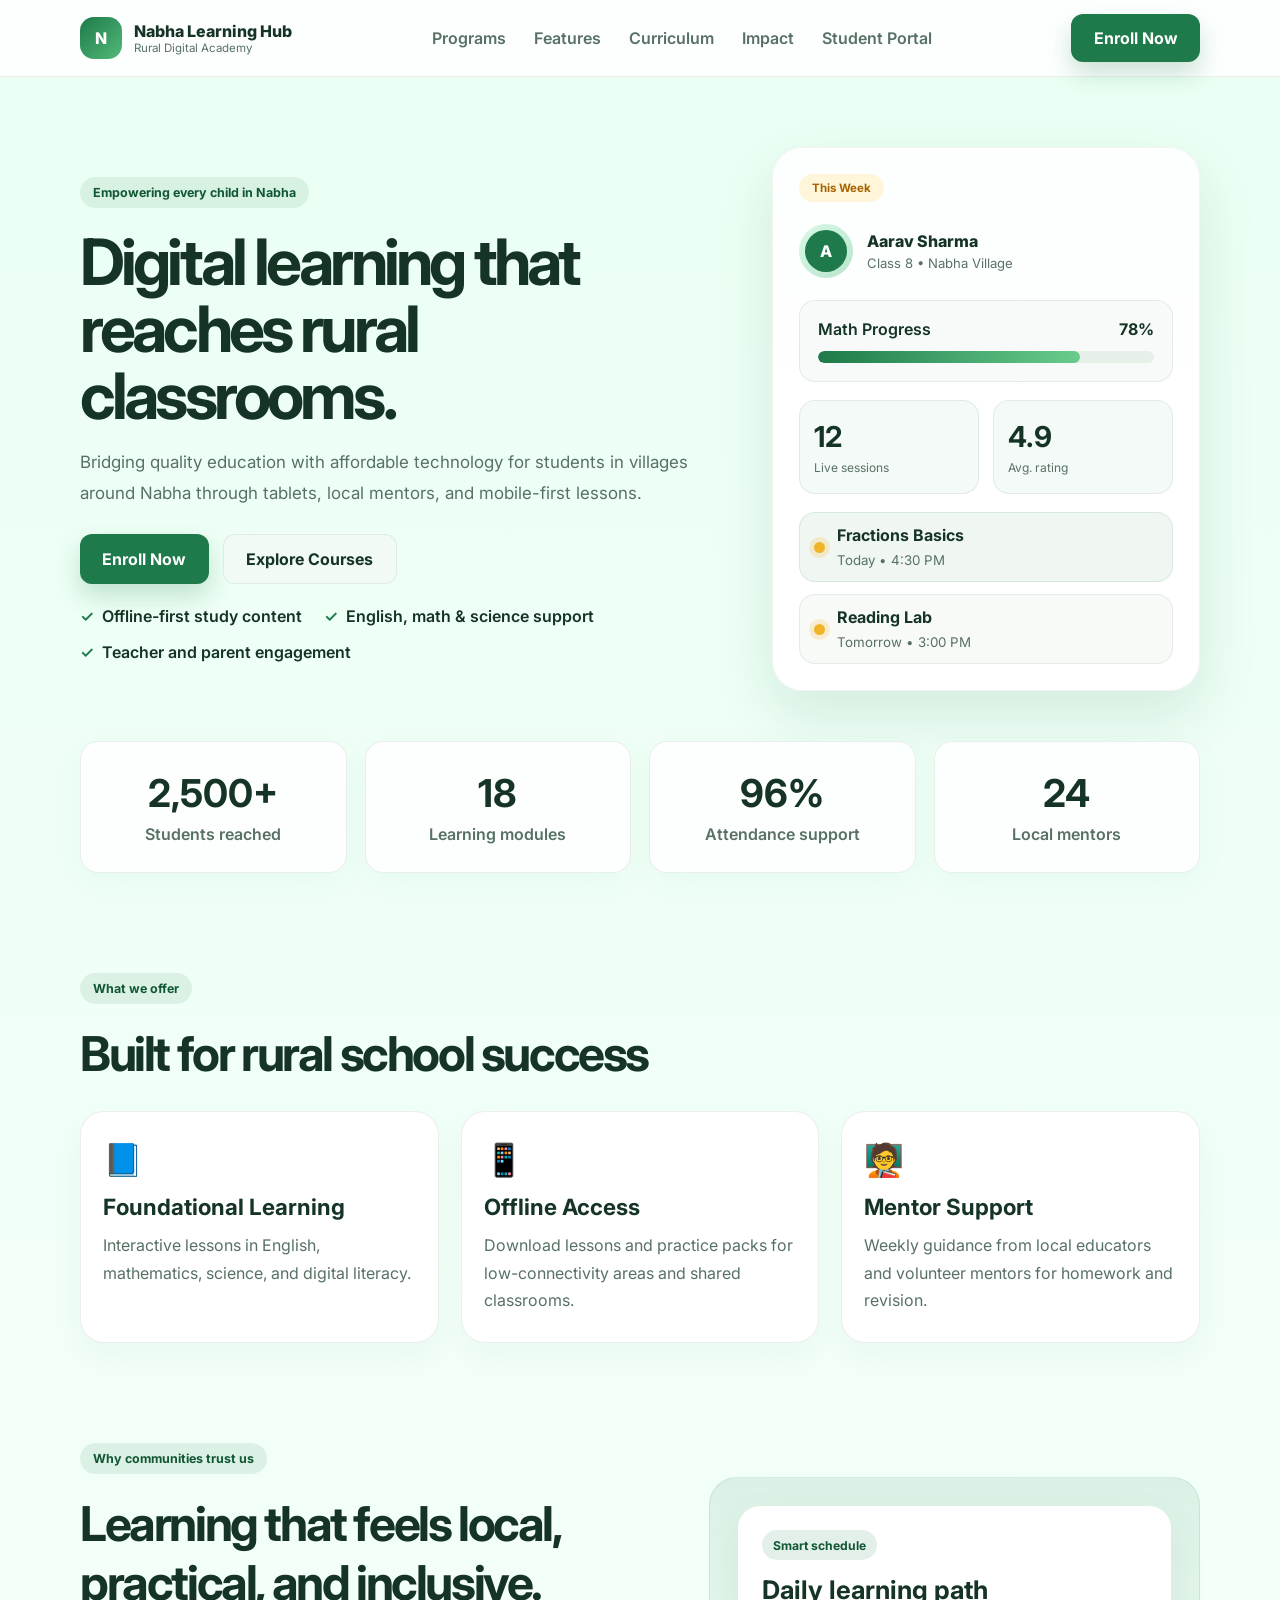
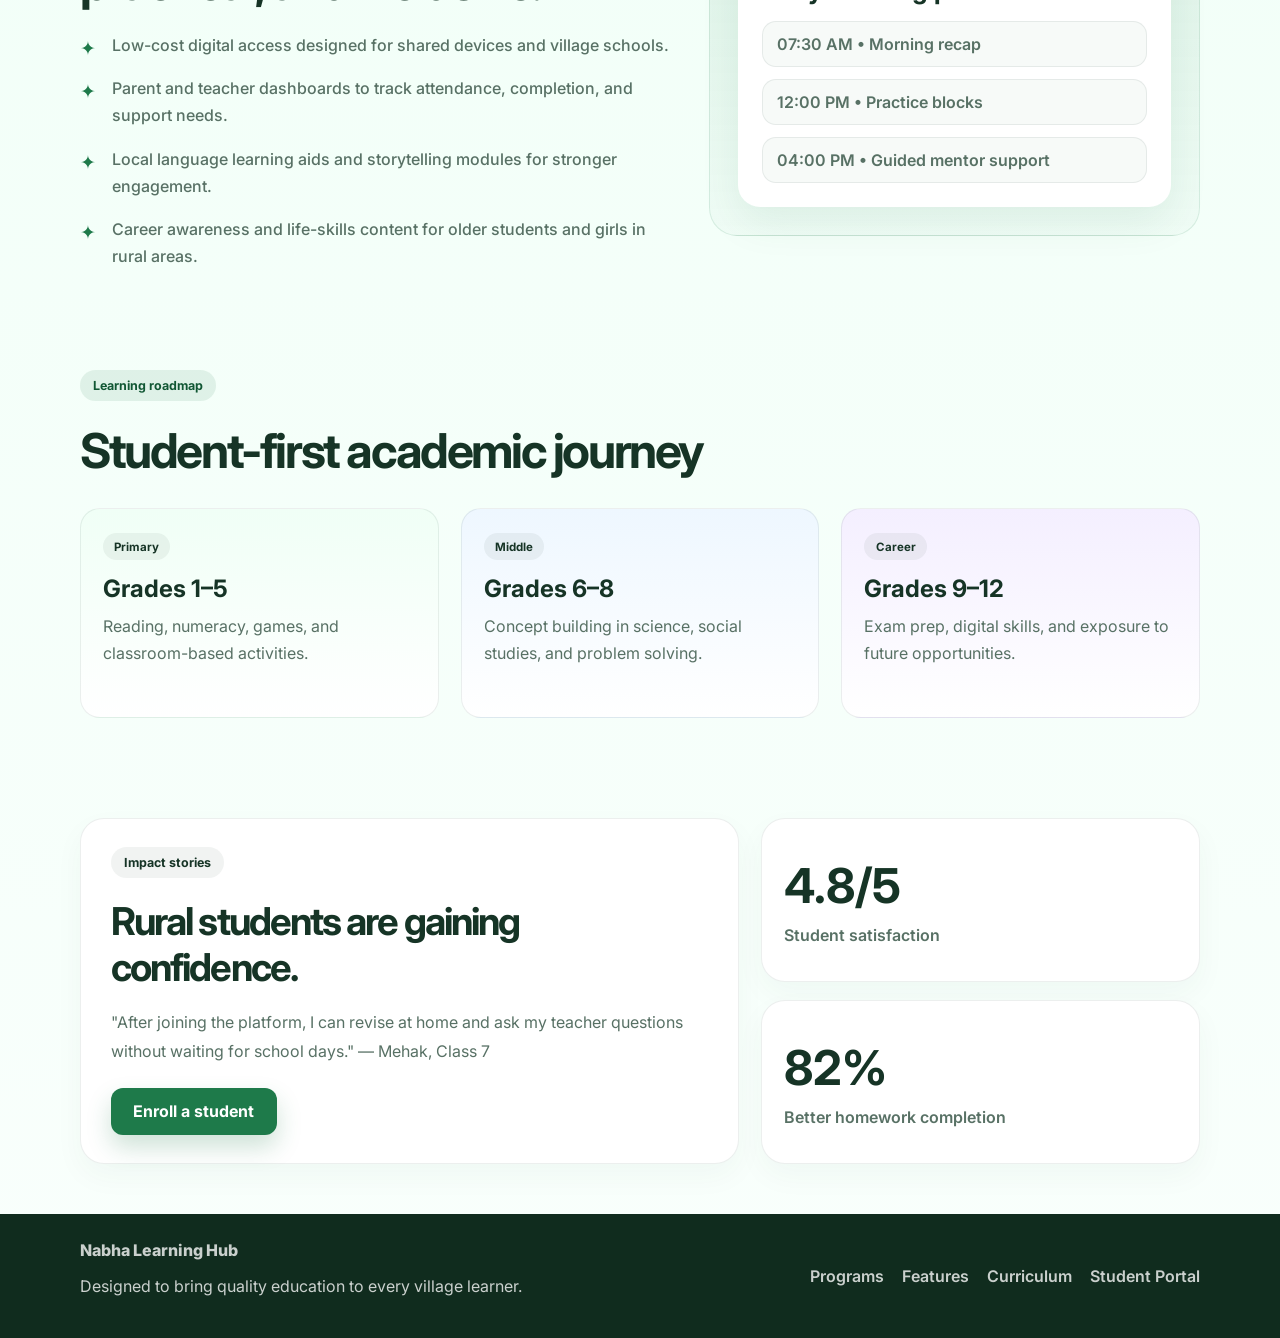
==== university_portal/index.html @ ab2b4826 "Add Nabha Learning Hub static site and student portal" ====
<!DOCTYPE html>
<html lang="en">
  <head>
    <meta charset="UTF-8" />
    <meta name="viewport" content="width=device-width, initial-scale=1.0" />
    <title>Nabha Rural Learning Hub</title>
    <meta
      name="description"
      content="Digital learning platform for rural school students in Nabha, Punjab. Access quality lessons, offline study packs, and mentoring support."
    />
    <link rel="preconnect" href="https://fonts.googleapis.com" />
    <link rel="preconnect" href="https://fonts.gstatic.com" crossorigin />
    <link
      href="https://fonts.googleapis.com/css2?family=Inter:wght@400;500;600;700;800&display=swap"
      rel="stylesheet"
    />
    <link rel="stylesheet" href="styles.css?v=5" />
  </head>
  <body>
    <header class="site-header">
      <div class="container nav-wrap">
        <div class="brand-box">
          <div class="brand-icon">N</div>
          <div>
            <div class="brand-name">Nabha Learning Hub</div>
            <div class="brand-tag">Rural Digital Academy</div>
          </div>
        </div>
        <nav class="main-nav" aria-label="Main navigation">
          <a href="#programs">Programs</a>
          <a href="#features">Features</a>
          <a href="#curriculum">Curriculum</a>
          <a href="#impact">Impact</a>
          <a href="../web/index.html">Student Portal</a>
        </nav>
        <button class="nav-cta enroll-trigger" type="button">Enroll Now</button>
      </div>
    </header>

    <main>
      <section class="hero">
        <div class="container hero-grid">
          <div class="hero-copy">
            <span class="eyebrow">Empowering every child in Nabha</span>
            <h1>Digital learning that reaches rural classrooms.</h1>
            <p>
              Bridging quality education with affordable technology for students in
              villages around Nabha through tablets, local mentors, and mobile-first
              lessons.
            </p>
            <div class="hero-actions">
              <button class="primary-btn enroll-trigger" type="button">Enroll Now</button>
              <button class="secondary-btn" type="button" data-scroll-to="#curriculum">
                Explore Courses
              </button>
            </div>
            <ul class="hero-points">
              <li>Offline-first study content</li>
              <li>English, math & science support</li>
              <li>Teacher and parent engagement</li>
            </ul>
          </div>

          <div class="hero-card">
            <div class="card-badge">This Week</div>
            <div class="student-panel">
              <div class="avatar-ring">
                <div class="avatar">A</div>
              </div>
              <div>
                <div class="student-name">Aarav Sharma</div>
                <div class="student-meta">Class 8 • Nabha Village</div>
              </div>
            </div>
            <div class="progress-box">
              <div class="progress-row">
                <span>Math Progress</span>
                <strong>78%</strong>
              </div>
              <div class="progress-bar">
                <span style="width: 78%"></span>
              </div>
            </div>
            <div class="mini-grid">
              <div class="mini-stat">
                <strong>12</strong>
                <span>Live sessions</span>
              </div>
              <div class="mini-stat">
                <strong>4.9</strong>
                <span>Avg. rating</span>
              </div>
            </div>
            <div class="lesson-list">
              <div class="lesson-item active">
                <span class="dot"></span>
                <div>
                  <strong>Fractions Basics</strong>
                  <small>Today • 4:30 PM</small>
                </div>
              </div>
              <div class="lesson-item">
                <span class="dot"></span>
                <div>
                  <strong>Reading Lab</strong>
                  <small>Tomorrow • 3:00 PM</small>
                </div>
              </div>
            </div>
          </div>
        </div>
      </section>

      <section class="stats">
        <div class="container stat-grid">
          <div class="stat-item">
            <strong>2,500+</strong>
            <span>Students reached</span>
          </div>
          <div class="stat-item">
            <strong>18</strong>
            <span>Learning modules</span>
          </div>
          <div class="stat-item">
            <strong>96%</strong>
            <span>Attendance support</span>
          </div>
          <div class="stat-item">
            <strong>24</strong>
            <span>Local mentors</span>
          </div>
        </div>
      </section>

      <section class="programs" id="programs">
        <div class="container">
          <div class="section-heading">
            <span class="eyebrow">What we offer</span>
            <h2>Built for rural school success</h2>
          </div>

          <div class="card-grid">
            <article class="info-card">
              <div class="card-icon">📘</div>
              <h3>Foundational Learning</h3>
              <p>Interactive lessons in English, mathematics, science, and digital literacy.</p>
            </article>
            <article class="info-card">
              <div class="card-icon">📱</div>
              <h3>Offline Access</h3>
              <p>Download lessons and practice packs for low-connectivity areas and shared classrooms.</p>
            </article>
            <article class="info-card">
              <div class="card-icon">🧑‍🏫</div>
              <h3>Mentor Support</h3>
              <p>Weekly guidance from local educators and volunteer mentors for homework and revision.</p>
            </article>
          </div>
        </div>
      </section>

      <section class="features" id="features">
        <div class="container two-col">
          <div>
            <span class="eyebrow">Why communities trust us</span>
            <h2>Learning that feels local, practical, and inclusive.</h2>
            <ul class="check-list">
              <li>Low-cost digital access designed for shared devices and village schools.</li>
              <li>Parent and teacher dashboards to track attendance, completion, and support needs.</li>
              <li>Local language learning aids and storytelling modules for stronger engagement.</li>
              <li>Career awareness and life-skills content for older students and girls in rural areas.</li>
            </ul>
          </div>

          <div class="feature-panel">
            <div class="feature-box">
              <span class="mini-label">Smart schedule</span>
              <h3>Daily learning path</h3>
              <div class="timeline">
                <div>07:30 AM • Morning recap</div>
                <div>12:00 PM • Practice blocks</div>
                <div>04:00 PM • Guided mentor support</div>
              </div>
            </div>
          </div>
        </div>
      </section>

      <section class="curriculum" id="curriculum">
        <div class="container">
          <div class="section-heading">
            <span class="eyebrow">Learning roadmap</span>
            <h2>Student-first academic journey</h2>
          </div>

          <div class="curriculum-grid">
            <div class="curriculum-card accent-green">
              <span class="tag">Primary</span>
              <h3>Grades 1–5</h3>
              <p>Reading, numeracy, games, and classroom-based activities.</p>
            </div>
            <div class="curriculum-card accent-blue">
              <span class="tag">Middle</span>
              <h3>Grades 6–8</h3>
              <p>Concept building in science, social studies, and problem solving.</p>
            </div>
            <div class="curriculum-card accent-purple">
              <span class="tag">Career</span>
              <h3>Grades 9–12</h3>
              <p>Exam prep, digital skills, and exposure to future opportunities.</p>
            </div>
          </div>
        </div>
      </section>

      <section class="impact" id="impact">
        <div class="container impact-grid">
          <div class="impact-card">
            <span class="eyebrow dark">Impact stories</span>
            <h2>Rural students are gaining confidence.</h2>
            <p>
              "After joining the platform, I can revise at home and ask my teacher questions
              without waiting for school days." — Mehak, Class 7
            </p>
            <button class="primary-btn enroll-trigger" type="button">Enroll a student</button>
          </div>

          <div class="impact-stats">
            <div>
              <strong>4.8/5</strong>
              <span>Student satisfaction</span>
            </div>
            <div>
              <strong>82%</strong>
              <span>Better homework completion</span>
            </div>
          </div>
        </div>
      </section>
    </main>

    <footer class="site-footer">
      <div class="container footer-wrap">
        <div>
          <div class="brand-name">Nabha Learning Hub</div>
          <p>Designed to bring quality education to every village learner.</p>
        </div>
        <div class="footer-links">
          <a href="#programs">Programs</a>
          <a href="#features">Features</a>
          <a href="#curriculum">Curriculum</a>
          <a href="../web/index.html">Student Portal</a>
        </div>
      </div>
    </footer>

    <dialog class="enroll-modal" id="enrollModal" aria-labelledby="enrollTitle">
      <form class="modal-shell" id="enrollForm" novalidate>
        <button class="modal-close" type="button" data-close-modal aria-label="Close enrollment">
          &times;
        </button>

        <div class="modal-head">
          <span class="eyebrow">Student enrollment</span>
          <h2 id="enrollTitle">Register a student</h2>
          <p class="modal-sub">
            Two short steps. A local mentor calls to confirm the offline study pack and a
            tablet slot.
          </p>
        </div>

        <ol class="step-list">
          <li class="step-item is-active" data-step-dot="1"><span>1</span>Student details</li>
          <li class="step-item" data-step-dot="2"><span>2</span>Learning plan</li>
          <li class="step-item" data-step-dot="3"><span>3</span>Confirmed</li>
        </ol>

        <section class="step-panel is-active" data-step-panel="1">
          <div class="field">
            <label for="fullName">Student full name</label>
            <input
              id="fullName"
              name="fullName"
              type="text"
              autocomplete="name"
              placeholder="e.g. Aarav Sharma"
            />
            <p class="field-error" data-error="fullName"></p>
          </div>

          <div class="field-row">
            <div class="field">
              <label for="grade">Current class</label>
              <select id="grade" name="grade">
                <option value="">Select class</option>
                <option value="1">Class 1</option>
                <option value="2">Class 2</option>
                <option value="3">Class 3</option>
                <option value="4">Class 4</option>
                <option value="5">Class 5</option>
                <option value="6">Class 6</option>
                <option value="7">Class 7</option>
                <option value="8">Class 8</option>
                <option value="9">Class 9</option>
                <option value="10">Class 10</option>
                <option value="11">Class 11</option>
                <option value="12">Class 12</option>
              </select>
              <p class="field-error" data-error="grade"></p>
            </div>

            <div class="field">
              <label for="village">Village / town</label>
              <input id="village" name="village" type="text" placeholder="e.g. Nabha Kalan" />
              <p class="field-error" data-error="village"></p>
            </div>
          </div>

          <div class="field-row">
            <div class="field">
              <label for="mobile">Student mobile number</label>
              <input
                id="mobile"
                name="mobile"
                type="tel"
                inputmode="numeric"
                maxlength="10"
                placeholder="10-digit number"
              />
              <p class="field-error" data-error="mobile"></p>
            </div>

            <div class="field">
              <label for="guardian">Parent / guardian name</label>
              <input
                id="guardian"
                name="guardian"
                type="text"
                placeholder="e.g. Ramesh Sharma"
              />
              <p class="field-error" data-error="guardian"></p>
            </div>
          </div>
        </section>

        <section class="step-panel" data-step-panel="2">
          <fieldset class="field">
            <legend>Learning track</legend>
            <div class="track-grid">
              <label class="track-card">
                <input type="radio" name="track" value="primary" />
                <strong>Primary</strong>
                <span>Grades 1-5 · reading and numeracy</span>
              </label>
              <label class="track-card">
                <input type="radio" name="track" value="middle" />
                <strong>Middle</strong>
                <span>Grades 6-8 · science and problem solving</span>
              </label>
              <label class="track-card">
                <input type="radio" name="track" value="career" />
                <strong>Career</strong>
                <span>Grades 9-12 · exam prep and digital skills</span>
              </label>
            </div>
            <p class="field-error" data-error="track"></p>
          </fieldset>

          <div class="field-row">
            <div class="field">
              <label for="device">Device access</label>
              <select id="device" name="device">
                <option value="">Select option</option>
                <option>Own tablet</option>
                <option>Shared village tablet</option>
                <option>School computer</option>
                <option>Need to borrow a device</option>
              </select>
              <p class="field-error" data-error="device"></p>
            </div>

            <div class="field">
              <label for="language">Preferred language</label>
              <select id="language" name="language">
                <option value="">Select language</option>
                <option>Punjabi</option>
                <option>Hindi</option>
                <option>English</option>
                <option>Punjabi + Hindi</option>
              </select>
              <p class="field-error" data-error="language"></p>
            </div>
          </div>

          <div class="field">
            <label for="slot">Preferred mentor session</label>
            <select id="slot" name="slot">
              <option>Morning (7:30 - 10:00)</option>
              <option>Afternoon (12:00 - 3:00)</option>
              <option>Evening (4:00 - 7:00)</option>
            </select>
          </div>

          <label class="consent">
            <input type="checkbox" name="consent" />
            <span>Parent or guardian has consented to the student joining the programme.</span>
          </label>
          <p class="field-error" data-error="consent"></p>
        </section>

        <section class="step-panel" data-step-panel="3">
          <div class="done">
            <div class="done-mark">&#10003;</div>
            <h3>Enrollment recorded</h3>
            <p class="done-line" id="doneLine"></p>
            <div class="done-meta" id="doneMeta"></div>
            <p class="done-note">
              Keep the application ID. Offline study packs are handed out at the village
              mentor centre, and a confirmation call goes out within two working days.
            </p>
          </div>
        </section>

        <div class="modal-actions">
          <button class="secondary-btn" type="button" id="enrollCancel" data-close-modal>
            Cancel
          </button>
          <button class="secondary-btn" type="button" id="enrollBack" hidden>Back</button>
          <button class="primary-btn" type="button" id="enrollNext">Continue</button>
          <button class="primary-btn" type="button" id="enrollSubmit" hidden>
            Submit enrollment
          </button>
          <button class="secondary-btn" type="button" id="enrollAgain" hidden>
            Register another
          </button>
        </div>
      </form>
    </dialog>

    <script src="script.js?v=5"></script>
  </body>
</html>
---- university_portal/styles.css ----
:root {
  --bg: #f4fbf7;
  --surface: #ffffff;
  --primary: #1e7a4a;
  --primary-dark: #115734;
  --accent: #f0b429;
  --ink: #163426;
  --muted: #587165;
  --border: rgba(22, 52, 38, 0.08);
  --shadow: 0 24px 60px rgba(17, 87, 52, 0.12);
}

* {
  box-sizing: border-box;
}

html {
  scroll-behavior: smooth;
}

body {
  margin: 0;
  font-family: "Inter", sans-serif;
  background: linear-gradient(180deg, #ebfff4 0%, #f9fffc 100%);
  color: var(--ink);
}

a {
  text-decoration: none;
  color: inherit;
}

button {
  font: inherit;
  border: none;
  cursor: pointer;
}

.container {
  width: min(1120px, calc(100% - 32px));
  margin: 0 auto;
}

.site-header {
  position: sticky;
  top: 0;
  background: rgba(255, 255, 255, 0.85);
  backdrop-filter: blur(10px);
  border-bottom: 1px solid var(--border);
  z-index: 20;
}

.nav-wrap {
  display: flex;
  align-items: center;
  justify-content: space-between;
  min-height: 76px;
  gap: 24px;
}

.brand-box {
  display: flex;
  align-items: center;
  gap: 12px;
}

.brand-icon {
  width: 42px;
  height: 42px;
  border-radius: 14px;
  background: linear-gradient(135deg, var(--primary), #53b978);
  display: grid;
  place-items: center;
  color: white;
  font-weight: 800;
}

.brand-name {
  font-weight: 800;
}

.brand-tag {
  font-size: 0.72rem;
  color: var(--muted);
}

.main-nav {
  display: flex;
  align-items: center;
  gap: 28px;
  color: var(--muted);
  font-weight: 600;
}

.nav-cta,
.primary-btn {
  background: var(--primary);
  color: #fff;
  border-radius: 12px;
  padding: 0.85rem 1.4rem;
  font-weight: 700;
  box-shadow: 0 12px 25px rgba(30, 122, 74, 0.22);
}

.secondary-btn {
  background: #f2faf5;
  color: var(--ink);
  border: 1px solid rgba(22, 52, 38, 0.08);
  border-radius: 12px;
  padding: 0.85rem 1.4rem;
  font-weight: 700;
}

.hero {
  padding: 70px 0 40px;
}

.hero-grid {
  display: grid;
  grid-template-columns: 1.2fr 0.8fr;
  gap: 50px;
  align-items: center;
}

.eyebrow {
  display: inline-flex;
  padding: 0.5rem 0.8rem;
  background: rgba(30, 122, 74, 0.1);
  color: var(--primary-dark);
  border-radius: 999px;
  font-weight: 700;
  font-size: 0.78rem;
  margin-bottom: 20px;
}

.hero-copy h1 {
  margin: 0;
  font-size: clamp(2.6rem, 5vw, 5rem);
  line-height: 1.05;
  letter-spacing: -0.06em;
}

.hero-copy p {
  color: var(--muted);
  font-size: 1.06rem;
  line-height: 1.8;
  max-width: 620px;
  margin: 18px 0 26px;
}

.hero-actions {
  display: flex;
  flex-wrap: wrap;
  gap: 14px;
  margin-bottom: 22px;
}

.hero-points {
  list-style: none;
  display: flex;
  flex-wrap: wrap;
  gap: 16px 22px;
  padding: 0;
  margin: 0;
  color: var(--ink);
  font-weight: 600;
}

.hero-points li::before {
  content: "✓";
  color: var(--primary);
  margin-right: 8px;
}

.hero-card {
  background: rgba(255, 255, 255, 0.9);
  border: 1px solid rgba(17, 87, 52, 0.06);
  border-radius: 30px;
  box-shadow: var(--shadow);
  padding: 26px;
}

.card-badge {
  display: inline-block;
  background: #fff6da;
  color: #a56400;
  border-radius: 999px;
  padding: 0.45rem 0.8rem;
  font-size: 0.72rem;
  font-weight: 700;
}

.student-panel {
  display: flex;
  align-items: center;
  gap: 14px;
  margin-top: 22px;
}

.avatar-ring {
  width: 54px;
  height: 54px;
  border-radius: 50%;
  background: linear-gradient(135deg, #d8f9e8, #b8e4ca);
  display: grid;
  place-items: center;
}

.avatar {
  width: 42px;
  height: 42px;
  border-radius: 50%;
  background: var(--primary);
  color: white;
  display: grid;
  place-items: center;
  font-weight: 800;
}

.student-name {
  font-weight: 800;
  margin-bottom: 4px;
}

.student-meta {
  color: var(--muted);
  font-size: 0.82rem;
}

.progress-box {
  margin-top: 22px;
  background: #f7faf8;
  border: 1px solid var(--border);
  border-radius: 16px;
  padding: 18px;
}

.progress-row {
  display: flex;
  align-items: center;
  justify-content: space-between;
  margin-bottom: 12px;
  font-weight: 600;
}

.progress-bar {
  height: 12px;
  background: #e7efe9;
  border-radius: 999px;
  overflow: hidden;
}

.progress-bar span {
  display: block;
  height: 100%;
  background: linear-gradient(90deg, var(--primary), #69cc8c);
  border-radius: inherit;
}

.mini-grid {
  margin-top: 18px;
  display: grid;
  grid-template-columns: repeat(2, minmax(0, 1fr));
  gap: 14px;
}

.mini-stat {
  background: #f4faf7;
  border: 1px solid var(--border);
  border-radius: 16px;
  padding: 18px 14px;
  display: flex;
  flex-direction: column;
  gap: 6px;
}

.mini-stat strong {
  font-size: 1.8rem;
}

.mini-stat span {
  font-size: 0.75rem;
  color: var(--muted);
}

.lesson-list {
  margin-top: 18px;
  display: grid;
  gap: 12px;
}

.lesson-item {
  display: flex;
  align-items: center;
  gap: 12px;
  background: #f8faf8;
  border: 1px solid var(--border);
  border-radius: 16px;
  padding: 12px 14px;
}

.lesson-item.active {
  background: rgba(30, 122, 74, 0.06);
  border-color: rgba(30, 122, 74, 0.12);
}

.dot {
  width: 11px;
  height: 11px;
  border-radius: 50%;
  background: var(--accent);
  box-shadow: 0 0 0 5px rgba(240, 180, 41, 0.2);
}

.lesson-item strong {
  display: block;
  margin-bottom: 4px;
}

.lesson-item small {
  color: var(--muted);
}

.stats {
  padding: 10px 0 50px;
}

.stat-grid {
  display: grid;
  grid-template-columns: repeat(4, minmax(0, 1fr));
  gap: 18px;
}

.stat-item {
  background: rgba(255, 255, 255, 0.8);
  border: 1px solid var(--border);
  border-radius: 18px;
  padding: 28px 18px;
  text-align: center;
  box-shadow: 0 10px 35px rgba(26, 116, 70, 0.04);
}

.stat-item strong {
  display: block;
  font-size: clamp(1.75rem, 3vw, 2.4rem);
  margin-bottom: 8px;
}

.stat-item span {
  color: var(--muted);
  font-weight: 600;
}

.programs,
.features,
.curriculum,
.impact {
  padding: 50px 0;
}

.section-heading {
  margin-bottom: 28px;
}

.section-heading h2 {
  margin: 0;
  font-size: clamp(2rem, 4vw, 3rem);
  letter-spacing: -0.05em;
}

.card-grid {
  display: grid;
  grid-template-columns: repeat(3, minmax(0, 1fr));
  gap: 22px;
}

.info-card {
  background: var(--surface);
  border-radius: 24px;
  padding: 28px 22px;
  border: 1px solid var(--border);
  box-shadow: 0 12px 30px rgba(17, 87, 52, 0.04);
}

.card-icon {
  font-size: 2rem;
  margin-bottom: 14px;
}

.info-card h3 {
  margin: 0 0 12px;
  font-size: 1.4rem;
}

.info-card p {
  margin: 0;
  color: var(--muted);
  line-height: 1.7;
}

.two-col {
  display: grid;
  grid-template-columns: 1.1fr 0.9fr;
  gap: 28px;
  align-items: center;
}

.two-col h2 {
  margin: 0 0 20px;
  font-size: clamp(2rem, 4vw, 3rem);
  letter-spacing: -0.05em;
}

.check-list {
  list-style: none;
  padding: 0;
  margin: 0;
  display: grid;
  gap: 16px;
  color: var(--muted);
  font-weight: 500;
  line-height: 1.7;
}

.check-list li {
  position: relative;
  padding-left: 32px;
}

.check-list li::before {
  content: "✦";
  position: absolute;
  left: 0;
  top: 0;
  color: var(--primary);
  font-size: 1.2rem;
}

.feature-panel {
  background: linear-gradient(180deg, rgba(30, 122, 74, 0.1), rgba(30, 122, 74, 0.02));
  border: 1px solid rgba(30, 122, 74, 0.12);
  padding: 28px;
  border-radius: 28px;
}

.feature-box {
  background: #fff;
  border-radius: 22px;
  padding: 24px;
  box-shadow: 0 16px 40px rgba(17, 87, 52, 0.08);
}

.mini-label {
  display: inline-block;
  font-size: 0.76rem;
  color: var(--primary-dark);
  background: rgba(30, 122, 74, 0.12);
  padding: 0.45rem 0.7rem;
  border-radius: 999px;
  font-weight: 700;
}

.feature-box h3 {
  margin: 14px 0 16px;
  font-size: 1.6rem;
}

.timeline {
  display: grid;
  gap: 12px;
  color: var(--muted);
  font-weight: 600;
}

.timeline div {
  background: #f7faf8;
  border: 1px solid var(--border);
  border-radius: 14px;
  padding: 12px 14px;
}

.curriculum-grid {
  display: grid;
  grid-template-columns: repeat(3, minmax(0, 1fr));
  gap: 22px;
}

.curriculum-card {
  background: #fff;
  border-radius: 20px;
  padding: 24px 22px;
  border: 1px solid var(--border);
  min-height: 210px;
}

.accent-green {
  background: linear-gradient(180deg, #f0fff6, #ffffff);
}

.accent-blue {
  background: linear-gradient(180deg, #eef7ff, #ffffff);
}

.accent-purple {
  background: linear-gradient(180deg, #f4efff, #ffffff);
}

.tag {
  display: inline-block;
  background: rgba(22, 52, 38, 0.06);
  border-radius: 999px;
  padding: 0.4rem 0.7rem;
  font-size: 0.72rem;
  font-weight: 700;
  margin-bottom: 14px;
}

.curriculum-card h3 {
  margin: 0 0 10px;
  font-size: 1.5rem;
}

.curriculum-card p {
  margin: 0;
  color: var(--muted);
  line-height: 1.7;
}

.impact-grid {
  display: grid;
  grid-template-columns: 1.2fr 0.8fr;
  gap: 22px;
  align-items: stretch;
}

.impact-card,
.impact-stats > div {
  background: #fff;
  border: 1px solid var(--border);
  border-radius: 24px;
  box-shadow: 0 12px 30px rgba(17, 87, 52, 0.04);
}

.impact-card {
  padding: 28px 30px;
}

.impact-card h2 {
  margin: 0 0 18px;
  font-size: clamp(2rem, 3vw, 2.7rem);
  letter-spacing: -0.05em;
}

.impact-card p {
  margin: 0;
  color: var(--muted);
  line-height: 1.8;
}

.impact-card .primary-btn {
  margin-top: 22px;
}

.dark {
  background: rgba(22, 52, 38, 0.06);
  color: var(--ink);
}

.impact-stats {
  display: grid;
  gap: 18px;
}

.impact-stats > div {
  padding: 28px 22px;
  display: flex;
  flex-direction: column;
  justify-content: center;
}

.impact-stats strong {
  font-size: clamp(2rem, 4vw, 3rem);
  margin-bottom: 10px;
}

.impact-stats span {
  color: var(--muted);
  font-weight: 600;
}

.site-footer {
  background: #102c1e;
  color: rgba(255, 255, 255, 0.78);
  padding: 26px 0;
}

.footer-wrap {
  display: flex;
  align-items: center;
  justify-content: space-between;
  gap: 24px;
}

.footer-links {
  display: flex;
  gap: 18px;
  font-weight: 600;
}

.enroll-modal {
  width: min(720px, calc(100% - 32px));
  max-height: 90vh;
  padding: 0;
  border: none;
  background: transparent;
  color: var(--ink);
  overflow: visible;
}

.enroll-modal::backdrop {
  background: rgba(9, 33, 22, 0.55);
  backdrop-filter: blur(4px);
}

.modal-shell {
  position: relative;
  background: #fff;
  border-radius: 28px;
  padding: 30px;
  box-shadow: var(--shadow);
  max-height: 86vh;
  overflow-y: auto;
}

.modal-close {
  position: absolute;
  top: 18px;
  right: 18px;
  width: 36px;
  height: 36px;
  border-radius: 50%;
  background: #f1f6f3;
  color: var(--ink);
  font-size: 1.25rem;
  line-height: 1;
  display: grid;
  place-items: center;
}

.modal-close:hover {
  background: #e3ede7;
}

.modal-head h2 {
  margin: 0 0 10px;
  font-size: clamp(1.6rem, 3.4vw, 2.2rem);
  letter-spacing: -0.04em;
  padding-right: 44px;
}

.modal-head .eyebrow {
  margin-bottom: 14px;
}

.modal-sub {
  margin: 0;
  color: var(--muted);
  line-height: 1.7;
}

.step-list {
  list-style: none;
  display: flex;
  flex-wrap: wrap;
  gap: 10px;
  padding: 0;
  margin: 24px 0 26px;
}

.step-item {
  display: flex;
  align-items: center;
  gap: 8px;
  background: #f5f9f7;
  border: 1px solid var(--border);
  border-radius: 999px;
  padding: 0.45rem 0.9rem;
  font-size: 0.8rem;
  font-weight: 700;
  color: var(--muted);
}

.step-item span {
  width: 22px;
  height: 22px;
  border-radius: 50%;
  background: #dfe9e3;
  color: var(--ink);
  display: grid;
  place-items: center;
  font-size: 0.75rem;
}

.step-item.is-active {
  background: rgba(30, 122, 74, 0.1);
  border-color: rgba(30, 122, 74, 0.2);
  color: var(--primary-dark);
}

.step-item.is-active span,
.step-item.is-done span {
  background: var(--primary);
  color: #fff;
}

.step-panel {
  display: none;
}

.step-panel.is-active {
  display: block;
}

.field {
  display: flex;
  flex-direction: column;
  gap: 7px;
  margin: 0 0 18px;
  padding: 0;
  min-width: 0;
  border: 0;
}

.field label,
.field legend {
  padding: 0;
  font-weight: 700;
  font-size: 0.86rem;
}

.field-row {
  display: grid;
  grid-template-columns: repeat(2, minmax(0, 1fr));
  gap: 18px;
}

.field input[type="text"],
.field input[type="tel"],
.field select {
  font: inherit;
  color: var(--ink);
  background: #fbfdfc;
  border: 1px solid rgba(22, 52, 38, 0.14);
  border-radius: 12px;
  padding: 0.75rem 0.9rem;
  width: 100%;
}

.field input:focus,
.field select:focus {
  outline: 2px solid var(--primary);
  outline-offset: 1px;
  border-color: var(--primary);
}

.field.has-error input,
.field.has-error select {
  border-color: #d64545;
  background: #fff5f5;
}

.field-error {
  margin: 0;
  color: #c0392b;
  font-size: 0.78rem;
  font-weight: 600;
}

.field-error:empty {
  display: none;
}

.track-grid {
  display: grid;
  grid-template-columns: repeat(3, minmax(0, 1fr));
  gap: 12px;
}

.track-card {
  display: flex;
  flex-direction: column;
  gap: 5px;
  background: #fbfdfc;
  border: 1px solid rgba(22, 52, 38, 0.12);
  border-radius: 16px;
  padding: 14px;
  cursor: pointer;
}

.track-card input {
  accent-color: var(--primary);
  margin: 0 0 4px;
}

.track-card strong {
  font-size: 1rem;
}

.track-card span {
  font-size: 0.76rem;
  color: var(--muted);
  line-height: 1.5;
}

.track-card.is-selected {
  border-color: var(--primary);
  background: rgba(30, 122, 74, 0.08);
}

.consent {
  display: flex;
  align-items: flex-start;
  gap: 10px;
  color: var(--muted);
  font-size: 0.86rem;
  line-height: 1.5;
  cursor: pointer;
}

.consent input {
  margin: 3px 0 0;
  accent-color: var(--primary);
}

.modal-actions {
  display: flex;
  flex-wrap: wrap;
  justify-content: flex-end;
  gap: 12px;
  margin-top: 24px;
  padding-top: 20px;
  border-top: 1px solid var(--border);
}

.done {
  text-align: center;
}

.done-mark {
  width: 62px;
  height: 62px;
  margin: 0 auto 16px;
  border-radius: 50%;
  background: rgba(30, 122, 74, 0.12);
  color: var(--primary);
  font-size: 1.8rem;
  display: grid;
  place-items: center;
}

.done h3 {
  margin: 0 0 8px;
  font-size: 1.5rem;
}

.done-line {
  margin: 0 0 18px;
  color: var(--muted);
}

.done-meta {
  display: flex;
  flex-wrap: wrap;
  gap: 10px;
  justify-content: center;
  margin-bottom: 18px;
}

.done-meta span {
  background: #f4faf7;
  border: 1px solid var(--border);
  border-radius: 999px;
  padding: 0.45rem 0.85rem;
  font-size: 0.8rem;
  font-weight: 700;
  color: var(--primary-dark);
}

.done-note {
  margin: 0;
  color: var(--muted);
  font-size: 0.84rem;
  line-height: 1.65;
}

@media (max-width: 900px) {
  .hero-grid,
  .two-col,
  .impact-grid,
  .curriculum-grid,
  .card-grid,
  .stat-grid {
    grid-template-columns: 1fr;
  }

  .main-nav {
    display: none;
  }

  .nav-wrap {
    justify-content: space-between;
  }
}

@media (max-width: 560px) {
  .hero {
    padding-top: 44px;
  }

  .hero-actions {
    flex-direction: column;
    align-items: stretch;
  }

  .primary-btn,
  .secondary-btn,
  .nav-cta {
    width: 100%;
  }

  .field-row,
  .track-grid {
    grid-template-columns: 1fr;
  }

  .modal-shell {
    padding: 24px 20px;
  }

  .modal-actions .primary-btn,
  .modal-actions .secondary-btn {
    width: auto;
    flex: 1 1 auto;
  }

  .site-footer .footer-wrap {
    flex-direction: column;
    align-items: flex-start;
  }
}
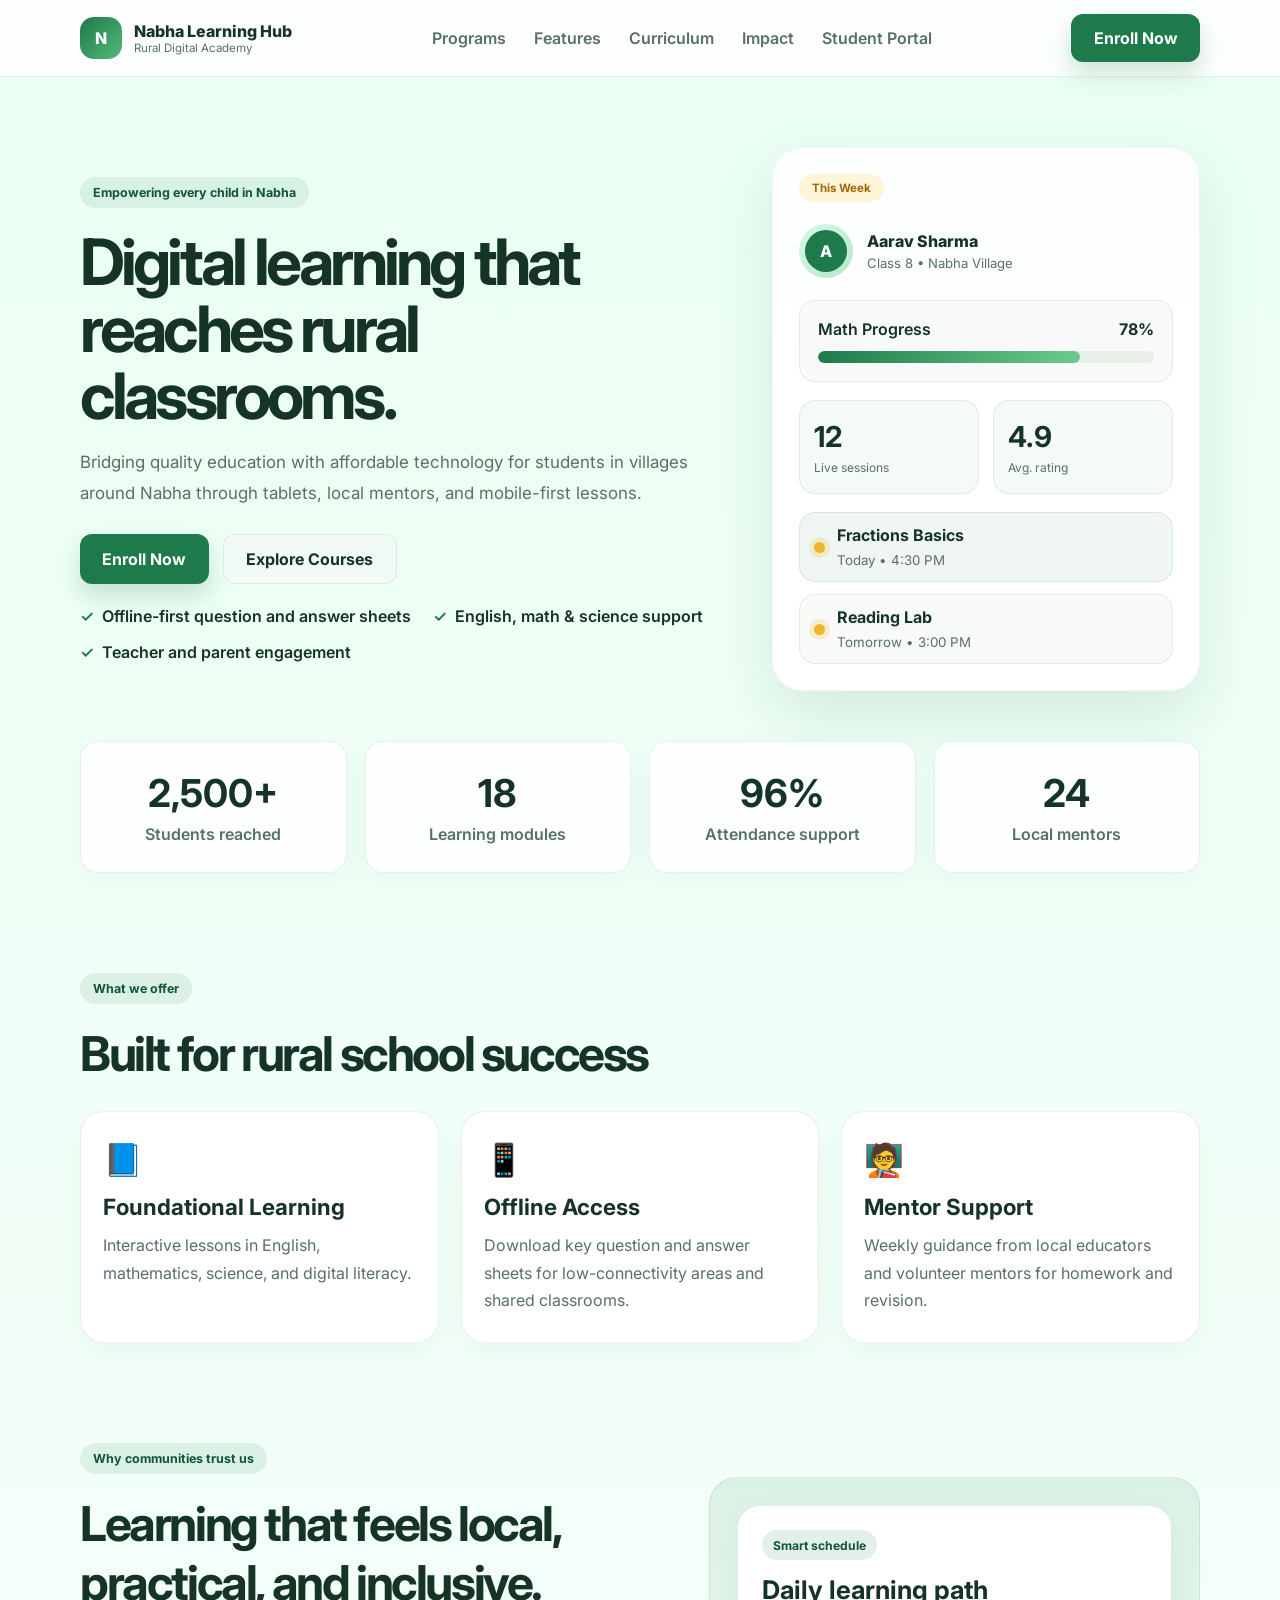
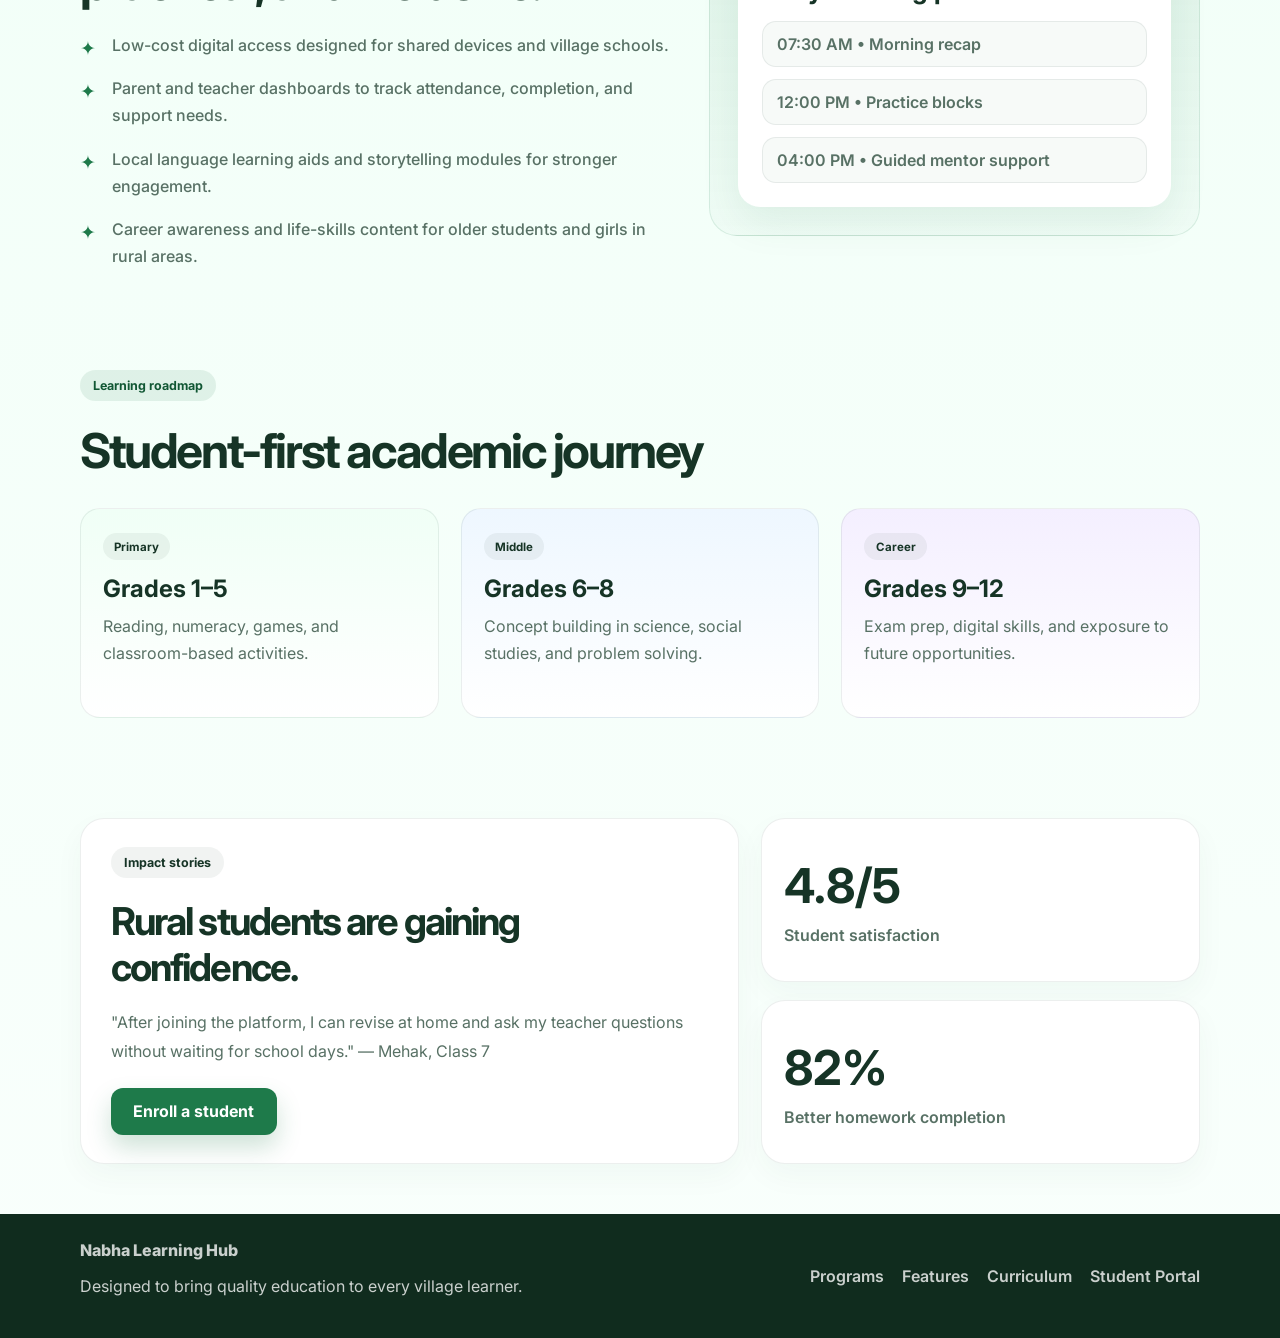
==== commit 64eca28d: "Replace whole-track packs with key question and answer sheets" ====
--- a/university_portal/index.html
+++ b/university_portal/index.html
@@ -6,7 +6,7 @@
     <title>Nabha Rural Learning Hub</title>
     <meta
       name="description"
-      content="Digital learning platform for rural school students in Nabha, Punjab. Access quality lessons, offline study packs, and mentoring support."
+      content="Digital learning platform for rural school students in Nabha, Punjab. Access quality lessons, key question and answer packs, and mentoring support."
     />
     <link rel="preconnect" href="https://fonts.googleapis.com" />
     <link rel="preconnect" href="https://fonts.gstatic.com" crossorigin />
@@ -55,7 +55,7 @@
               </button>
             </div>
             <ul class="hero-points">
-              <li>Offline-first study content</li>
+              <li>Offline-first question and answer sheets</li>
               <li>English, math & science support</li>
               <li>Teacher and parent engagement</li>
             </ul>
@@ -148,7 +148,7 @@
             <article class="info-card">
               <div class="card-icon">📱</div>
               <h3>Offline Access</h3>
-              <p>Download lessons and practice packs for low-connectivity areas and shared classrooms.</p>
+              <p>Download key question and answer sheets for low-connectivity areas and shared classrooms.</p>
             </article>
             <article class="info-card">
               <div class="card-icon">🧑‍🏫</div>
@@ -264,7 +264,7 @@
           <span class="eyebrow">Student enrollment</span>
           <h2 id="enrollTitle">Register a student</h2>
           <p class="modal-sub">
-            Two short steps. A local mentor calls to confirm the offline study pack and a
+            Two short steps. A local mentor calls to confirm the question pack and a
             tablet slot.
           </p>
         </div>
@@ -415,7 +415,7 @@
             <p class="done-line" id="doneLine"></p>
             <div class="done-meta" id="doneMeta"></div>
             <p class="done-note">
-              Keep the application ID. Offline study packs are handed out at the village
+              Keep the application ID. Question and answer packs are handed out at the village
               mentor centre, and a confirmation call goes out within two working days.
             </p>
           </div>
